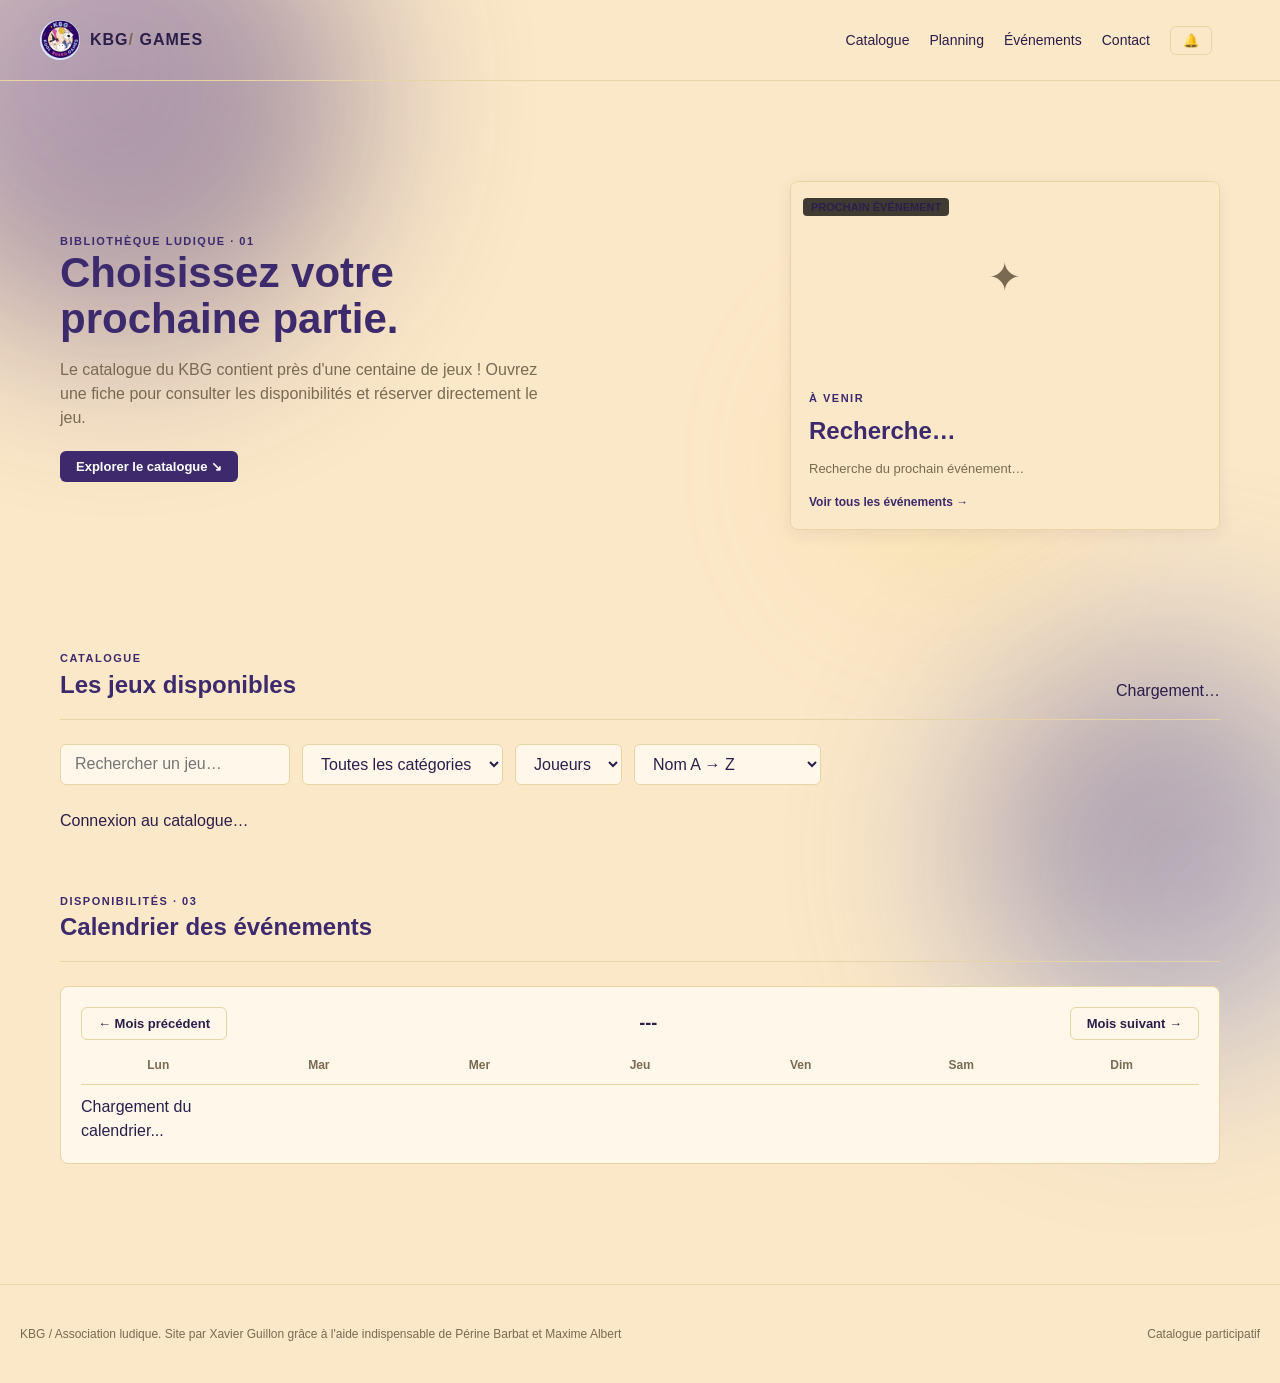
==== index.html @ 8de889e6 "Update footer text for clarity" ====
<!doctype html>
<html lang="fr">
<head>
  <meta charset="utf-8">
  <meta name="viewport" content="width=device-width, initial-scale=1">
  <title>KBG — Catalogue de jeux</title>
  <link rel="stylesheet" href="styles.css?v=9">
  <link rel="icon" type="image/png" href="favicon.png">
</head>

<body>

<header class="topbar">

  <a class="brand" href="index.html">
    <img
      src="logo-kbg.png"
      alt="Logo KBG"
      class="brand-logo"
    >
    <span>KBG<span class="muted">/</span> GAMES</span>
  </a>

  <nav>

    <a href="#catalogue">Catalogue</a>
    <a href="#calendrier">Planning</a>
    <a href="events.html">Événements</a>
    <a href="contact.html">Contact</a>

    <button
      id="notifBtn"
      class="button"
      style="position:relative; padding:6px 12px; margin-right:8px;"
      title="Mes notifications"
    >
      🔔

      <span
        id="notifBadge"
        class="badge badge-warning hidden"
        style="
          position:absolute;
          top:-6px;
          right:-6px;
          border-radius:10px;
          padding:2px 6px;
          font-size:10px;
        "
      >
        0
      </span>

    </button>

    <div id="userNav" class="user-nav"></div>

  </nav>

</header>


<main>

  <!-- =====================================================
       HERO
  ====================================================== -->

  <section class="hero home-hero">

    <div>

      <p class="eyebrow">
        BIBLIOTHÈQUE LUDIQUE · 01
      </p>

      <h1>
        Choisissez votre<br>
        <span>prochaine partie.</span>
      </h1>

      <p class="hero-copy">
        Le catalogue du KBG contient près d'une centaine de jeux ! Ouvrez une fiche pour consulter les disponibilités et réserver directement le jeu.
      </p>

      <a
        class="button primary"
        href="#catalogue"
      >
        Explorer le catalogue ↘
      </a>

    </div>

    <!-- =====================================================
         PROCHAIN ÉVÉNEMENT
    ====================================================== -->

    <div
      id="featuredEvent"
      class="panel"
      style="
        padding:0;
        overflow:hidden;
        cursor:pointer;
        border:1px solid var(--line);
        background:var(--bg);
        transition:transform .2s ease, border-color .2s ease;
        width:min(430px,100%);
        justify-self:end;
      "
    >
      <div style="height:190px; position:relative; overflow:hidden; background:var(--surface,var(--bg));">
        <img id="featuredEventImage" src="" alt="" style="width:100%;height:100%;object-fit:cover;display:none;">
        <div id="featuredEventPlaceholder" style="width:100%;height:100%;display:flex;align-items:center;justify-content:center;font-size:40px;color:var(--muted);">✦</div>
        <div style="position:absolute;left:12px;top:12px;">
          <span class="badge" style="background:rgba(0,0,0,.75);backdrop-filter:blur(5px);">PROCHAIN ÉVÉNEMENT</span>
        </div>
      </div>
      <div style="padding:18px;">
        <p id="featuredEventDate" class="eyebrow" style="margin-bottom:6px;">À VENIR</p>
        <h2 id="featuredEventTitle" style="margin:0;font-size:24px;">Recherche…</h2>
        <p id="featuredEventDescription" style="margin-top:10px;color:var(--muted);font-size:13px;line-height:1.6;display:-webkit-box;-webkit-line-clamp:3;-webkit-box-orient:vertical;overflow:hidden;">Recherche du prochain événement…</p>
        <p style="margin-top:14px;color:var(--accent);font-size:12px;font-weight:700;">Voir tous les événements →</p>
      </div>
    </div>

  </section>


  <!-- =====================================================
       CATALOGUE
  ====================================================== -->

  <section id="catalogue" class="section">

    <div class="section-head">

      <div>

        <p class="eyebrow">
          CATALOGUE
        </p>

        <h2>
          Les jeux disponibles
        </h2>

      </div>

      <span
        id="count"
        class="counter"
      >
        Chargement…
      </span>

    </div>


    <div class="toolbar">

      <input
        id="search"
        type="search"
        placeholder="Rechercher un jeu…"
        autocomplete="off"
      >

      <select id="category">

        <option value="">
          Toutes les catégories
        </option>

      </select>


      <select id="players">

        <option value="">
          Joueurs
        </option>

        <option value="2">
          2+
        </option>

        <option value="4">
          4+
        </option>

        <option value="6">
          6+
        </option>

        <option value="8">
          8+
        </option>

      </select>


      <select id="sort">

        <option value="name">
          Nom A → Z
        </option>

        <option value="duration">
          Durée croissante
        </option>

        <option value="players">
          Nombre de joueurs
        </option>

        <option value="newest">
          Nouveautés
        </option>

      </select>

    </div>


   <div
  id="games"
  class="grid"
>
  <div class="loading">
    Connexion au catalogue…
  </div>
</div>

<!-- Bouton pour afficher tout le catalogue -->
<div
  id="catalogueToggle"
  style="
    display:none;
    justify-content:center;
    margin-top:24px;
  "
>
  <button
    id="showAllGamesBtn"
    class="button"
    type="button"
    aria-expanded="false"
  >
    <span id="showAllGamesArrow">↓</span>
    <span id="showAllGamesText">Afficher tous les jeux</span>
  </button>
</div>
  </section>


  <!-- =====================================================
       CALENDRIER
  ====================================================== -->

  <section
    id="calendrier"
    class="section"
  >

    <div class="section-head">

      <div>

        <p class="eyebrow">
          DISPONIBILITÉS · 03
        </p>

        <h2>
          Calendrier des événements
        </h2>

      </div>

    </div>


    <div class="calendar-wrapper">

      <div
        class="calendar-nav"
        style="
          display:flex;
          justify-content:space-between;
          align-items:center;
          margin-bottom:16px;
        "
      >

        <button
          id="prevMonthBtn"
          class="button"
        >
          ← Mois précédent
        </button>

        <h3
          id="currentMonthLabel"
          style="
            font-size:18px;
            font-weight:700;
            text-transform:capitalize;
          "
        >
          ---
        </h3>

        <button
          id="nextMonthBtn"
          class="button"
        >
          Mois suivant →
        </button>

      </div>


      <div class="calendar-grid-header">

        <div>Lun</div>
        <div>Mar</div>
        <div>Mer</div>
        <div>Jeu</div>
        <div>Ven</div>
        <div>Sam</div>
        <div>Dim</div>

      </div>


      <div
        id="calendar"
        class="calendar-grid"
      >

        <div class="loading">
          Chargement du calendrier...
        </div>

      </div>

    </div>

  </section>

</main>


<!-- =====================================================
     NOTIFICATIONS
====================================================== -->

<div
  id="notifModal"
  class="modal hidden"
>

  <div class="modal-card">

    <button
      class="modal-close"
      data-close="notifModal"
    >
      ×
    </button>

    <p class="eyebrow">
      SUIVI
    </p>

    <h2>
      Mes notifications
    </h2>

    <div
      id="notifList"
      style="
        margin-top:16px;
        display:flex;
        flex-direction:column;
        gap:10px;
      "
    >

      <div class="loading">
        Chargement...
      </div>

    </div>

  </div>

</div>


<!-- =====================================================
     MODALE JOUR
====================================================== -->

<div
  id="dayModal"
  class="modal hidden"
>

  <div class="modal-card">

    <button
      class="modal-close"
      data-close="dayModal"
    >
      ×
    </button>

    <p class="eyebrow">
      PLANNING
    </p>

    <h2 id="dayModalTitle">
      Événements
    </h2>

    <div
      id="dayModalList"
      style="
        margin-top:16px;
        display:flex;
        flex-direction:column;
        gap:10px;
      "
    ></div>

  </div>

</div>


<!-- =====================================================
     MODALE JEU / AVIS
====================================================== -->

<div
  id="reviewModal"
  class="modal hidden"
>

  <div
    class="modal-card"
    style="max-width:700px;"
  >

    <button
      class="modal-close"
      data-close="reviewModal"
    >
      ×
    </button>


    <div id="reviewGameHeader"></div>


    <!-- =====================================================
         CALENDRIER DE DISPONIBILITÉ DU JEU
    ====================================================== -->

    <div
      id="gameAvailabilitySection"
      style="
        margin-top:24px;
        border-top:1px solid var(--line);
        padding-top:20px;
      "
    >

      <div
        style="
          display:flex;
          justify-content:space-between;
          align-items:center;
          gap:12px;
          flex-wrap:wrap;
        "
      >
        <div>
          <p class="eyebrow">
            DISPONIBILITÉ
          </p>
          <h3 style="margin-top:4px;">
            Calendrier du jeu
          </h3>
        </div>

        <div
          style="
            display:flex;
            gap:12px;
            align-items:center;
            font-size:12px;
            color:var(--muted);
          "
        >
          <span style="display:inline-flex;align-items:center;gap:5px;">
            <span style="width:10px;height:10px;border-radius:50%;background:var(--success);display:inline-block;"></span>
            Libre
          </span>
          <span style="display:inline-flex;align-items:center;gap:5px;">
            <span style="width:10px;height:10px;border-radius:50%;background:var(--danger);display:inline-block;"></span>
            Réservé
          </span>
        </div>
      </div>

      <div id="gameAvailabilityContent">

        <div
          id="gameAvailabilityCopiesInfo"
          style="
            margin-top:12px;
            padding:10px 12px;
            border:1px solid var(--line);
            border-radius:10px;
            font-size:13px;
            display:flex;
            gap:7px;
            align-items:center;
            flex-wrap:wrap;
          "
        >
          Chargement du stock…
        </div>

        <div
          id="gameAvailabilityCalendar"
          class="game-availability-calendar"
          style="margin-top:14px;"
        >
          <div class="loading">
            Chargement des disponibilités…
          </div>
        </div>

        <p
          id="gameAvailabilityHelp"
          style="
            color:var(--muted);
            font-size:12px;
            margin-top:10px;
            line-height:1.5;
          "
        >
          Les dates vertes sont disponibles. Sélectionnez une date de début puis une date de fin pour réserver ce jeu.
        </p>

        <div style="margin-top:16px;">
          <button id="reserveGameBtn" class="button primary" type="button" disabled style="width:100%; padding:12px;">
            Sélectionnez vos dates →
          </button>
          <p id="gameReservationMessage" class="form-message" style="margin-top:10px; text-align:center; font-size:13px;">
            Choisissez une date de début puis une date de fin dans le calendrier.
          </p>
        </div>

      </div>

      <div
        id="gameNotBorrowableNotice"
        class="empty panel"
        style="margin-top:14px; display:none; text-align:center;"
      >
        🚫 Ce jeu n'est pas disponible à l'emprunt.
      </div>

    </div>


    <div style="margin-top:24px;">

      <p class="eyebrow">
        AVIS DES MEMBRES
      </p>

      <div
        id="reviewsList"
        style="margin-top:12px;"
      >

        <div class="loading">
          Chargement des avis…
        </div>

      </div>

    </div>


    <!-- FORMULAIRE AVIS -->

    <div
      id="reviewFormContainer"
      style="
        margin-top:28px;
        border-top:1px solid var(--line);
        padding-top:20px;
      "
    >

      <p class="eyebrow">
        VOTRE AVIS
      </p>


      <form
        id="reviewForm"
        style="margin-top:12px;"
      >

        <input
          type="hidden"
          id="reviewGameId"
        >


        <!-- INFORMATIONS UTILISATEUR -->

        <div
          class="panel"
          style="
            padding:12px;
            margin-bottom:14px;
          "
        >

          <div
            style="
              font-size:12px;
              color:var(--muted);
            "
          >
            AVIS PUBLIÉ SOUS
          </div>

          <strong
            id="reviewAuthorName"
            style="
              display:block;
              margin-top:3px;
            "
          >
            —
          </strong>

        </div>


        <!-- ÉTOILES -->

        <div style="margin-top:18px;">


          <label
            style="
              display:block;
              margin-bottom:8px;
            "
          >
            Note
          </label>


          <div
            id="starRating"
            style="
              display:flex;
              gap:5px;
              font-size:32px;
              line-height:1;
            "
          >

            <button
              type="button"
              class="star-button"
              data-rating="1"
            >
              ★
            </button>

            <button
              type="button"
              class="star-button"
              data-rating="2"
            >
              ★
            </button>

            <button
              type="button"
              class="star-button"
              data-rating="3"
            >
              ★
            </button>

            <button
              type="button"
              class="star-button"
              data-rating="4"
            >
              ★
            </button>

            <button
              type="button"
              class="star-button"
              data-rating="5"
            >
              ★
            </button>

          </div>


          <input
            type="hidden"
            id="reviewRating"
            value="0"
          >


          <p
            id="ratingHelp"
            style="
              color:var(--muted);
              font-size:12px;
              margin-top:6px;
            "
          >
            Sélectionnez une note de 1 à 5 étoiles.
          </p>

        </div>


        <!-- TEXTE -->

        <textarea
          id="reviewText"
          rows="4"
          maxlength="2000"
          placeholder="Votre avis sur ce jeu…"
          style="
            width:100%;
            margin-top:14px;
            background:var(--bg);
            border:1px solid var(--line);
            color:var(--text);
            padding:10px 12px;
            border-radius:6px;
            resize:vertical;
          "
        ></textarea>


        <button
          class="button primary"
          type="submit"
          style="
            width:100%;
            margin-top:12px;
          "
        >
          Publier mon avis →
        </button>


        <p
          id="reviewMsg"
          class="form-message"
          style="margin-top:8px;"
          role="alert"
          aria-live="polite"
        ></p>

      </form>

    </div>

  </div>

</div>


<!-- =====================================================
     MODALE PROFIL INCOMPLET
====================================================== -->

<div
  id="profileModal"
  class="modal hidden"
>

  <div class="modal-card">

    <button
      class="modal-close"
      data-close="profileModal"
    >
      ×
    </button>

    <p class="eyebrow">
      PROFIL
    </p>

    <h2 id="profileModalTitle">
      Mon compte
    </h2>

    <p
      style="
        color:var(--muted);
        font-size:13px;
        margin-top:8px;
        line-height:1.6;
      "
    >
      Modifiez vos informations personnelles. Elles sont utilisées pour votre profil et pour les demandes effectuées sur le site.
    </p>


    <form
      id="profileForm"
      style="margin-top:20px;"
    >

      <div class="form-group">

        <label for="profileFirstName">
          Prénom
        </label>

        <input
          id="profileFirstName"
          required
          maxlength="100"
          placeholder="Jean"
        >

      </div>


      <div
        class="form-group"
        style="margin-top:10px;"
      >

        <label for="profileLastName">
          Nom
        </label>

        <input
          id="profileLastName"
          required
          maxlength="100"
          placeholder="Dupont"
        >

      </div>


      <div
        class="form-group"
        style="margin-top:10px;"
      >

        <label for="profilePromotion">
          Promotion / Filière
        </label>

        <input
          id="profilePromotion"
          required
          maxlength="100"
          placeholder="Ex. DFGSM2, Master 1..."
        >

      </div>


      <button
        class="button primary"
        type="submit"
        style="
          width:100%;
          margin-top:14px;
        "
      >
        Enregistrer mes informations →
      </button>

      <button
        class="button danger"
        type="button"
        id="deleteOwnAccountBtn"
        style="width:100%; margin-top:10px;"
      >
        🗑 Supprimer définitivement mon compte
      </button>


      <p
        id="profileMsg"
        class="form-message"
        style="margin-top:8px;"
      ></p>

    </form>

  </div>

</div>


<!-- =====================================================
     ADMIN
====================================================== -->

<div
  id="adminModal"
  class="modal hidden"
>

  <div class="modal-card">

    <button
      class="modal-close"
      data-close="adminModal"
    >
      ×
    </button>

    <p class="eyebrow">
      ESPACE ADMIN
    </p>

    <h2>
      Panneau de gestion
    </h2>
    <!-- =====================================================
     GESTION DES COMPTES
====================================================== -->

<div
  style="
    margin-top:20px;
    padding:16px;
    border:1px solid var(--line);
    border-radius:10px;
    background:var(--panel);
  "
>
  <p class="eyebrow" style="color:var(--warning);">👤 GESTION DES COMPTES</p>
  <p style="margin-top:6px;color:var(--muted);font-size:13px;line-height:1.5;">
    Consultez tous les comptes, modifiez leurs informations et supprimez définitivement un compte si nécessaire.
  </p>
  <a class="button primary" href="accounts.html" style="display:inline-block;margin-top:12px;">
    Ouvrir la gestion des comptes →
  </a>
</div>


    <!-- AJOUT JEU -->

    <form
      id="addGameForm"
      style="
        margin-top:20px;
        border-bottom:1px solid var(--line);
        padding-bottom:20px;
      "
    >

      <p class="eyebrow">
        + AJOUTER UN JEU
      </p>


      <div class="admin-form-grid">

        <input
          name="name"
          placeholder="Nom du jeu"
          required
        >

        <input
          name="publisher"
          placeholder="Éditeur"
          required
        >

        <div class="category-editor" data-category-editor="add">
          <div class="category-rows"></div>
          <button type="button" class="button category-add-btn">+ Ajouter une catégorie</button>
          <div class="category-new-row">
            <input type="text" name="new_category" placeholder="Nouvelle catégorie (optionnel)">
            <button type="button" class="button category-create-btn">Créer</button>
          </div>
        </div>

      </div>


      <div class="admin-form-grid">

        <input
          name="players_min"
          type="number"
          placeholder="Joueurs min"
        >

        <input
          name="players_max"
          type="number"
          placeholder="Joueurs max"
        >

        <input
          name="duration"
          type="number"
          placeholder="Durée (min)"
        >

        <label style="display:flex;flex-direction:column;gap:6px;">
          <span style="font-size:12px;color:var(--muted);">Exemplaires possédés</span>
          <select name="copies_count" required>
            <option value="1" selected>1</option><option value="2">2</option><option value="3">3</option><option value="4">4</option><option value="5">5</option><option value="6">6</option><option value="7">7</option><option value="8">8</option><option value="9">9</option><option value="10">10</option>
          </select>
        </label>

      </div>


      <input
        name="cover_image"
        placeholder="URL de l'image de couverture"
        style="
          width:100%;
          margin-bottom:8px;
          background:var(--bg);
          border:1px solid var(--line);
          padding:8px;
          border-radius:4px;
        "
      >


      <label style="display:flex;align-items:center;gap:8px;font-size:13px;margin-bottom:12px;">
        <input type="checkbox" name="not_borrowable">
        🚫 Ce jeu ne peut pas être emprunté (le calendrier de réservation sera remplacé par un message d'indisponibilité)
      </label>


      <textarea
        name="description"
        class="admin-textarea"
        placeholder="Description du jeu..."
        style="
          height:100px;
          margin-bottom:12px;
        "
      ></textarea>


      <button
        type="submit"
        class="button primary"
      >
        + Ajouter au catalogue
      </button>


      <p
        id="addGameMsg"
        class="form-message"
        style="margin-top:6px;"
      ></p>

    </form>


    <!-- CATALOGUE ADMIN -->

    <div style="margin-top:20px;">

      <p class="eyebrow">
        GESTION DU CATALOGUE
      </p>

      <div
        id="adminGamesList"
        class="grid"
        style="
          grid-template-columns:1fr 1fr;
          gap:10px;
          margin-top:10px;
        "
      ></div>

    </div>


    <!-- DEMANDES EN ATTENTE -->

    <div style="margin-top:30px;">

      <p
        class="eyebrow"
        style="color:var(--warning);"
      >
        ⏳ DEMANDES EN COURS
      </p>

      <div
        id="adminPendingReservations"
        class="grid"
        style="
          grid-template-columns:1fr;
          gap:10px;
          margin-top:10px;
        "
      ></div>

    </div>


    <!-- HISTORIQUE -->

    <div style="margin-top:30px;">

      <p
        class="eyebrow"
        style="color:var(--muted);"
      >
        📁 DEMANDES DÉJÀ TRAITÉES
      </p>

      <div
        id="adminProcessedReservations"
        class="grid"
        style="
          grid-template-columns:1fr;
          gap:10px;
          margin-top:10px;
        "
      ></div>

    </div>

  </div>

</div>


<!-- =====================================================
     MODIFICATION D'UN JEU — ADMIN
====================================================== -->

<div
  id="editGameAdminModal"
  class="modal hidden"
>

  <div class="modal-card">

    <button
      class="modal-close"
      data-close="editGameAdminModal"
    >
      ×
    </button>

    <p class="eyebrow">ADMINISTRATION · JEU</p>

    <h2>Modifier la fiche du jeu</h2>

    <form
      id="editGameAdminForm"
      style="margin-top:20px;"
    >

      <input type="hidden" name="id">

      <div class="admin-form-grid">

        <input
          name="name"
          placeholder="Nom du jeu"
          required
        >

        <input
          name="publisher"
          placeholder="Éditeur"
        >

        <div class="category-editor" data-category-editor="edit">
          <div class="category-rows"></div>
          <button type="button" class="button category-add-btn">+ Ajouter une catégorie</button>
          <div class="category-new-row">
            <input type="text" name="new_category" placeholder="Nouvelle catégorie (optionnel)">
            <button type="button" class="button category-create-btn">Créer</button>
          </div>
        </div>

        <input
          name="cover_image"
          placeholder="URL de l'image de couverture"
        >

      </div>

      <div class="admin-form-grid">

        <input
          name="players_min"
          type="number"
          min="1"
          placeholder="Joueurs min"
        >

        <input
          name="players_max"
          type="number"
          min="1"
          placeholder="Joueurs max"
        >

        <input
          name="duration"
          type="number"
          min="1"
          placeholder="Durée (min)"
        >

        <label style="display:flex;flex-direction:column;gap:6px;">
          <span style="font-size:12px;color:var(--muted);">Exemplaires possédés</span>
          <select name="copies_count" required>
            <option value="1">1</option><option value="2">2</option><option value="3">3</option><option value="4">4</option><option value="5">5</option><option value="6">6</option><option value="7">7</option><option value="8">8</option><option value="9">9</option><option value="10">10</option>
          </select>
        </label>

      </div>

      <label style="display:flex;align-items:center;gap:8px;font-size:13px;margin-bottom:12px;">
        <input type="checkbox" name="not_borrowable">
        🚫 Ce jeu ne peut pas être emprunté (le calendrier de réservation sera remplacé par un message d'indisponibilité)
      </label>

      <textarea
        name="description"
        class="admin-textarea"
        placeholder="Description du jeu..."
        style="height:100px; margin-bottom:12px;"
      ></textarea>

      <button
        type="submit"
        class="button primary"
        style="width:100%;"
      >
        Enregistrer les modifications →
      </button>

      <p
        id="editGameAdminMsg"
        class="form-message"
        style="margin-top:8px;"
      ></p>

    </form>

  </div>

</div>


<!-- =====================================================
     AUTHENTIFICATION
====================================================== -->

<div
  id="authModal"
  class="modal hidden"
>

  <div class="modal-card">

    <button
      class="modal-close"
      data-close="authModal"
    >
      ×
    </button>


    <div
      style="
        display:grid;
        grid-template-columns:1fr 1fr;
        gap:20px;
      "
    >

      <!-- CONNEXION -->

      <form id="loginForm">

        <p class="eyebrow">
          SE CONNECTER
        </p>


        <input
          id="loginEmail"
          type="email"
          placeholder="E-mail"
          required
          style="
            width:100%;
            margin-bottom:8px;
          "
        >


        <input
          id="loginPassword"
          type="password"
          placeholder="Mot de passe"
          required
          style="
            width:100%;
            margin-bottom:12px;
          "
        >

        <button
          type="button"
          id="forgotPasswordBtn"
          style="
            display:block;
            margin:0 0 12px auto;
            padding:0;
            border:0;
            background:none;
            color:var(--accent);
            font:inherit;
            font-size:13px;
            cursor:pointer;
            text-decoration:underline;
          "
        >
          Mot de passe oublié ?
        </button>



        <button
          class="button primary"
          type="submit"
        >
          Connexion
        </button>


        <p
          id="loginMsg"
          class="form-message"
          style="margin-top:6px;"
        ></p>

      </form>


      <!-- INSCRIPTION -->

      <form id="signupForm">

        <p class="eyebrow">
          S'INSCRIRE
        </p>


        <input
          id="signupFirst"
          placeholder="Prénom"
          required
          maxlength="100"
          style="
            width:100%;
            margin-bottom:8px;
          "
        >


        <input
          id="signupLast"
          placeholder="Nom"
          required
          maxlength="100"
          style="
            width:100%;
            margin-bottom:8px;
          "
        >


        <input
          id="signupPromotion"
          placeholder="Promotion / Filière (ex. DFGSM2, Master 1...)"
          required
          maxlength="100"
          style="
            width:100%;
            margin-bottom:8px;
          "
        >


        <input
          id="signupEmail"
          type="email"
          placeholder="E-mail"
          required
          style="
            width:100%;
            margin-bottom:8px;
          "
        >


        <input
          id="signupPassword"
          type="password"
          placeholder="Mot de passe"
          required
          minlength="6"
          style="
            width:100%;
            margin-bottom:12px;
          "
        >


        <button
          class="button primary"
          type="submit"
        >
          Créer compte
        </button>


        <p
          id="signupMsg"
          class="form-message"
          style="margin-top:6px;"
        ></p>

      </form>

    </div>

  </div>

</div>


<footer>

  <span>
    KBG / Association ludique.   Site par Xavier Guillon grâce à l'aide indispensable de Périne Barbat et Maxime Albert
  </span>

  <span>
    Catalogue participatif
  </span>

</footer>


<script
  type="module"
  src="app.js?v=16"
></script>

</body>
</html>
---- styles.css ----
:root {
  --bg: #fbe8c8;           /* jaune pastel du logo (fond du cercle) */
  --panel: #fff8ea;        /* carte plus claire, presque crème */
  --line: #e8d3a3;         /* liseré doré doux */
  --text: #2b1e4a;         /* violet très foncé, lisible sur fond clair */
  --muted: #7a6a52;        /* brun/violet grisé pour texte secondaire */
  --accent: #3d2a6d;       /* violet du logo (anneau extérieur) */
  --accent-hover: #573b96;
  --success: #10b981;
  --warning: #f4c430;      /* jaune du dé */
  --danger: #ef4444;

  /* couleurs supplémentaires piochées dans le logo, pour les orbes */
  --purple: #3d2a6d;
  --purple-light: #6b4fa8;
  --blue: #8fa3e6;
  --gold: #f4c430;
}

* { box-sizing: border-box; margin: 0; padding: 0; }

body {
  background: var(--bg);
  color: var(--text);
  font-family: -apple-system, BlinkMacSystemFont, "Segoe UI", Roboto, sans-serif;
  line-height: 1.5;
  position: relative;
  overflow-x: hidden;
}

a { color: inherit; text-decoration: none; }
button, input, select, textarea { font-family: inherit; font-size: inherit; }

.hidden { display: none !important; }

/* ORBES DÉCORATIFS — glow façon logo (violet / rose / bleu) posés sur le fond jaune pastel */
body::before,
body::after {
  content: "";
  position: fixed;
  border-radius: 50%;
  filter: blur(90px);
  opacity: 0.45;
  z-index: 0;
  pointer-events: none;
}

body::before {
  width: 480px;
  height: 480px;
  top: -140px;
  left: -120px;
  background: radial-gradient(circle at 30% 30%, var(--purple-light), var(--purple) 70%);
}

body::after {
  width: 420px;
  height: 420px;
  bottom: -160px;
  right: -100px;
  background: radial-gradient(circle at 40% 40%, var(--accent), var(--blue) 75%);
}

/* orbe supplémentaire, plus discret, au centre-droit */
main::before {
  content: "";
  position: fixed;
  top: 35%;
  right: 15%;
  width: 300px;
  height: 300px;
  border-radius: 50%;
  background: radial-gradient(circle, var(--gold), transparent 70%);
  filter: blur(80px);
  opacity: 0.35;
  z-index: 0;
  pointer-events: none;
}

/* on repasse le contenu au-dessus des orbes */
.topbar, main, footer { position: relative; z-index: 1; }

/* HEADER & TOPBAR */
.topbar { display: flex; justify-content: space-between; align-items: center; padding: 20px 40px; border-bottom: 1px solid var(--line); }
.brand { font-size: 16px; font-weight: 800; letter-spacing: 1px; display: flex; align-items: center; gap: 10px; }
.brand-mark { background: var(--accent); color: #fff; padding: 2px 8px; border-radius: 4px; }
.brand-logo { width: 40px; height: 40px; border-radius: 50%; object-fit: cover; display: block; }
.topbar nav { display: flex; align-items: center; gap: 20px; font-size: 14px; font-weight: 500; }

/* LAYOUT GENERAL */
main { max-width: 1200px; margin: 0 auto; padding: 40px 20px; }
.section { margin-top: 60px; }
.section-head { display: flex; justify-content: space-between; align-items: flex-end; margin-bottom: 24px; border-bottom: 1px solid var(--line); padding-bottom: 16px; }
.eyebrow { font-size: 11px; font-weight: 700; color: var(--accent); letter-spacing: 1.5px; }
h1 { font-size: 42px; line-height: 1.1; font-weight: 800; color: var(--purple); }
h2 { font-size: 24px; font-weight: 700; color: var(--purple); }
.muted { color: var(--muted); }

/* COMPOSANTS UI */
.button { background: transparent; border: 1px solid var(--line); color: var(--text); padding: 8px 16px; border-radius: 6px; cursor: pointer; font-weight: 600; font-size: 13px; transition: 0.2s; }
.button:hover { border-color: var(--purple-light); }
.button.primary { background: var(--accent); color: #fff; border: none; }
.button.primary:hover { background: var(--accent-hover); }

.admin-button {
  position: relative;
  display: inline-flex;
  align-items: center;
  gap: 7px;
}

.admin-notification-badge {
  min-width: 18px;
  height: 18px;
  padding: 0 5px;
  display: inline-flex;
  align-items: center;
  justify-content: center;
  border-radius: 999px;
  background: var(--danger);
  color: #fff;
  font-size: 10px;
  line-height: 1;
  font-weight: 800;
  box-sizing: border-box;
}
.button.danger { background: var(--danger); color: #fff; border: none; }
.panel { background: var(--panel); border: 1px solid var(--line); border-radius: 8px; padding: 20px; box-shadow: 0 4px 16px rgba(61, 42, 109, 0.08); }
.badge { padding: 3px 8px; border-radius: 4px; font-size: 11px; font-weight: 700; text-transform: uppercase; }
.badge-warning { background: rgba(244, 196, 48, 0.2); color: #8a6a00; }
.badge-success { background: rgba(16, 185, 129, 0.15); color: var(--success); }
.badge-danger { background: rgba(239, 68, 68, 0.15); color: var(--danger); }

/* HISTORIQUE DES DEMANDES TRAITÉES — affichage compact */
.admin-history { margin-top: 16px; }
.admin-history > summary {
  cursor: pointer;
  font-weight: 700;
  color: var(--purple);
  padding: 10px 14px;
  background: var(--panel);
  border: 1px solid var(--line);
  border-radius: 8px;
  list-style: none;
}
.admin-history > summary::-webkit-details-marker { display: none; }
.admin-history > summary::before { content: "▸ "; }
.admin-history[open] > summary::before { content: "▾ "; }
.admin-history-list { margin-top: 8px; display: flex; flex-direction: column; gap: 6px; }

.admin-card-compact {
  display: flex;
  align-items: center;
  flex-wrap: wrap;
  gap: 10px;
  padding: 8px 12px;
  background: var(--panel);
  border: 1px solid var(--line);
  border-radius: 6px;
  font-size: 13px;
  opacity: 0.9;
}
.admin-card-compact-main { flex: 1 1 260px; color: var(--text); }
.admin-card-compact-actions { display: flex; gap: 6px; flex-wrap: wrap; }
.admin-card-compact .button, .admin-card-compact-actions .button {
  padding: 4px 10px;
  font-size: 12px;
}

/* HERO */
/* HERO ACCUEIL : contenu + prochain événement */
.hero { position: relative; padding: 60px 0; }
.home-hero {
  display: grid;
  grid-template-columns: minmax(0, 1fr) minmax(300px, 430px);
  gap: 40px;
  align-items: center;
}
.home-hero > div:first-child { grid-column: 1; grid-row: 1; }
.home-hero > #featuredEvent { grid-column: 2; grid-row: 1; }
@media (max-width: 850px) {
  .home-hero { grid-template-columns: 1fr; }
  .home-hero #featuredEvent { justify-self: stretch; width: 100%; }
}
.hero-copy { color: var(--muted); max-width: 500px; margin: 16px 0 24px 0; font-size: 16px; }

/* FILTRES & CATALOGUE */
.toolbar { display: flex; gap: 12px; margin-bottom: 24px; flex-wrap: wrap; }
.toolbar input, .toolbar select { background: var(--panel); border: 1px solid var(--line); color: var(--text); padding: 10px 14px; border-radius: 6px; outline: none; }
.grid { display: grid; grid-template-columns: repeat(auto-fill, minmax(260px, 1fr)); gap: 20px; }
.card { background: var(--panel); border: 1px solid var(--line); border-radius: 8px; overflow: hidden; display: flex; flex-direction: column; box-shadow: 0 4px 16px rgba(61, 42, 109, 0.08); transition: 0.15s; }
.card[data-event-id]:hover { border-color: var(--accent); transform: translateY(-2px); }
.card .cover { height: 160px; background: #f3ddb0; display: flex; align-items: center; justify-content: center; overflow: hidden; }
.card .cover img { width: 100%; height: 100%; object-fit: cover; }
.card-body { padding: 16px; flex: 1; display: flex; flex-direction: column; }
.card-body .tag { font-size: 10px; font-weight: 700; color: var(--accent); text-transform: uppercase; }
.card-body h3 { font-size: 18px; margin: 4px 0; color: var(--purple); }
.card-body .publisher { font-size: 12px; color: var(--muted); margin-bottom: 12px; }
.card-body .meta { display: flex; gap: 12px; font-size: 12px; color: var(--muted); margin-bottom: 12px; }
.card-body .desc { font-size: 13px; color: var(--muted); display: -webkit-box; -webkit-line-clamp: 3; -webkit-box-orient: vertical; overflow: hidden; }

.game-card-actions {
  display: flex;
  gap: 8px;
  margin-top: auto;
  padding-top: 16px;
  flex-wrap: wrap;
}

.game-card-action {
  appearance: none;
  border: 1px solid var(--line);
  border-radius: 7px;
  padding: 9px 12px;
  font: inherit;
  font-size: 12px;
  font-weight: 700;
  line-height: 1.2;
  cursor: pointer;
  transition: .15s ease;
}

.game-card-action-secondary {
  background: var(--bg);
  color: var(--text);
}

.game-card-action-primary {
  background: var(--accent);
  color: #fff;
  border-color: var(--accent);
}

.game-card-action:hover,
.game-card-action:focus-visible {
  transform: translateY(-1px);
}

.game-card-action:focus-visible {
  outline: 2px solid var(--accent);
  outline-offset: 2px;
}

@media (max-width: 560px) {
  .game-card-actions {
    flex-direction: column;
  }

  .game-card-action {
    width: 100%;
  }
}

/* RÉSERVATION LAYOUT 2 COLONNES */
.reservation-layout { display: grid; grid-template-columns: 1fr 1fr; gap: 32px; align-items: start; }
@media (max-width: 850px) { .reservation-layout { grid-template-columns: 1fr; } }
.reservation-info { display: flex; flex-direction: column; gap: 16px; }
.reservation-info p { color: var(--muted); font-size: 14px; }
.reservation-rules { background: var(--panel); border: 1px solid var(--line); border-radius: 8px; padding: 16px; display: flex; flex-direction: column; gap: 10px; font-size: 13px; list-style: none; }
.reservation-rules li::before { content: "✦"; color: var(--accent); margin-right: 8px; }

.form-card { background: var(--panel); border: 1px solid var(--line); border-radius: 8px; padding: 24px; box-shadow: 0 4px 20px rgba(61, 42, 109, 0.12); }
.form-group { display: flex; flex-direction: column; gap: 6px; margin-bottom: 14px; }
.form-group label { font-size: 11px; font-weight: 700; letter-spacing: 1px; color: var(--accent); text-transform: uppercase; }
.form-group input, .form-group select { background: #fff; border: 1px solid var(--line); color: var(--text); padding: 10px 12px; border-radius: 6px; outline: none; width: 100%; }
.form-group input:focus, .form-group select:focus { border-color: var(--accent); }
.form-row { display: grid; grid-template-columns: 1fr 1fr; gap: 12px; }

.form-message { font-weight: 600; }
.form-message.error { color: var(--danger); }
.form-message.success { color: var(--success); }

/* CATALOGUE — BOUTON "AFFICHER TOUS LES JEUX" */
#catalogueToggle { display: none; justify-content: center; margin-top: 24px; }
#showAllGamesBtn { display: inline-flex; align-items: center; gap: 8px; }
#showAllGamesArrow { display: inline-block; transition: transform 0.15s; }

/* CALENDRIER STRUCTURE & DESIGN */
.calendar-wrapper { background: var(--panel); border: 1px solid var(--line); border-radius: 8px; padding: 20px; }
.calendar-grid-header { display: grid; grid-template-columns: repeat(7, 1fr); gap: 6px; text-align: center; font-size: 12px; font-weight: 700; color: var(--muted); padding-bottom: 10px; border-bottom: 1px solid var(--line); }
.calendar-grid { display: grid; grid-template-columns: repeat(7, 1fr); gap: 6px; margin-top: 10px; }
.cal-day { background: #fff; border: 1px solid var(--line); border-radius: 6px; min-height: 90px; padding: 6px; font-size: 11px; display: flex; flex-direction: column; gap: 4px; overflow: hidden; }
.cal-day.has-events { cursor: pointer; transition: 0.15s; }
.cal-day.has-events:hover { border-color: var(--accent); background: rgba(61, 42, 109, 0.06); }
.cal-day-num { font-weight: 700; color: var(--muted); margin-bottom: 2px; }
.cal-event { background: var(--accent); color: #fff; padding: 3px 6px; border-radius: 4px; font-size: 10px; font-weight: 700; white-space: nowrap; overflow: hidden; text-overflow: ellipsis; display: block; }

/* MODALES */
.modal { position: fixed; inset: 0; background: rgba(43, 30, 74, 0.55); backdrop-filter: blur(4px); display: flex; align-items: center; justify-content: center; padding: 20px; z-index: 100; }
.modal-card { background: var(--panel); border: 1px solid var(--line); border-radius: 12px; padding: 32px; max-width: 700px; width: 100%; max-height: 90vh; overflow-y: auto; position: relative; box-shadow: 0 10px 40px rgba(61, 42, 109, 0.25); }
.modal-close { position: absolute; top: 16px; right: 16px; background: none; border: none; color: var(--muted); font-size: 24px; cursor: pointer; }
.admin-form-grid { display: grid; grid-template-columns: repeat(3, 1fr); gap: 8px; margin-bottom: 8px; }
.admin-form-grid input { background: #fff; border: 1px solid var(--line); color: var(--text); padding: 8px; border-radius: 4px; }

footer { display: flex; justify-content: space-between; padding: 40px 20px; border-top: 1px solid var(--line); margin-top: 80px; font-size: 12px; color: var(--muted); }
/* =========================================================
   NOTATION PAR ÉTOILES
   ========================================================= */

.star-button {
  appearance: none;
  background: transparent;
  border: none;
  color: var(--line);
  cursor: pointer;
  padding: 2px;
  margin: 0;
  font-size: 30px;
  line-height: 1;
  transition:
    color 0.15s ease,
    transform 0.15s ease;
}

.star-button:hover {
  color: var(--accent);
  transform: scale(1.08);
}

.star-button.active {
  color: var(--accent);
}


/* Étoiles affichées dans les avis */

.review-stars {
  color: var(--accent);
  letter-spacing: 2px;
  font-size: 17px;
  line-height: 1;
}


/* Carte d'un avis */

.review-card {
  background: var(--panel);
  border: 1px solid var(--line);
  border-radius: 8px;
  padding: 15px;
  margin-bottom: 10px;
  transition: border-color 0.15s ease;
}

.review-card:hover {
  border-color: var(--accent);
}


/* Note moyenne */

#reviewAverage {
  display: flex;
  align-items: center;
  gap: 6px;
}


/* Zone de sélection des étoiles */

#starRating {
  display: flex;
  align-items: center;
  gap: 3px;
}


/* Texte sous les étoiles */

#ratingHelp {
  color: var(--muted);
  font-size: 12px;
  margin-top: 7px;
}


/* Étoiles non sélectionnées */

#starRating .star-button:not(.active) {
  color: var(--line);
}


/* Étoiles sélectionnées */

#starRating .star-button.active {
  color: var(--accent);
}

/* =========================================================
   PAGE CONTACT — TROMBINOSCOPE
========================================================= */

.team-grid {
  display: grid;
  grid-template-columns: repeat(3, minmax(0, 1fr));
  gap: 20px;
}

.team-card {
  background: var(--panel);
  border: 1px solid var(--line);
  border-radius: 12px;
  overflow: hidden;
  cursor: pointer;
  box-shadow: 0 4px 16px rgba(61, 42, 109, 0.08);
  transition: transform .18s ease, border-color .18s ease, box-shadow .18s ease;
}

.team-card:hover,
.team-card:focus-visible {
  transform: translateY(-4px);
  border-color: var(--accent);
  box-shadow: 0 8px 24px rgba(61, 42, 109, 0.14);
  outline: none;
}

.team-card img {
  display: block;
  width: 100%;
  aspect-ratio: 1 / 1;
  object-fit: cover;
  background: var(--bg);
}

.team-card-body {
  padding: 18px;
}

.team-card-body h3 {
  margin: 4px 0 6px;
  color: var(--purple);
  font-size: 20px;
}

.team-card-body .muted {
  font-size: 12px;
}

.team-modal-card {
  max-width: 760px;
}

.team-modal-content {
  display: grid;
  grid-template-columns: 220px 1fr;
  gap: 28px;
  align-items: center;
  padding-right: 12px;
}

.team-modal-photo {
  width: 220px;
  height: 220px;
  object-fit: cover;
  border-radius: 12px;
  border: 1px solid var(--line);
  background: var(--bg);
}

.contact-links {
  display: grid;
  grid-template-columns: repeat(3, 1fr);
  gap: 10px;
  margin-top: 24px;
}

.contact-link {
  display: flex;
  align-items: center;
  justify-content: center;
  gap: 7px;
  padding: 11px 10px;
  border: 1px solid var(--line);
  border-radius: 8px;
  background: var(--bg);
  color: var(--text);
  font-size: 13px;
  font-weight: 700;
  transition: .15s ease;
}

.contact-link:hover {
  border-color: var(--accent);
  color: var(--accent);
  transform: translateY(-1px);
}

@media (max-width: 850px) {
  .team-grid {
    grid-template-columns: repeat(2, minmax(0, 1fr));
  }

  .team-modal-content {
    grid-template-columns: 1fr;
    text-align: center;
  }

  .team-modal-photo {
    width: 180px;
    height: 180px;
    margin: 0 auto;
  }
}

@media (max-width: 560px) {
  .team-grid {
    grid-template-columns: 1fr;
  }

  .contact-links {
    grid-template-columns: 1fr;
  }
}
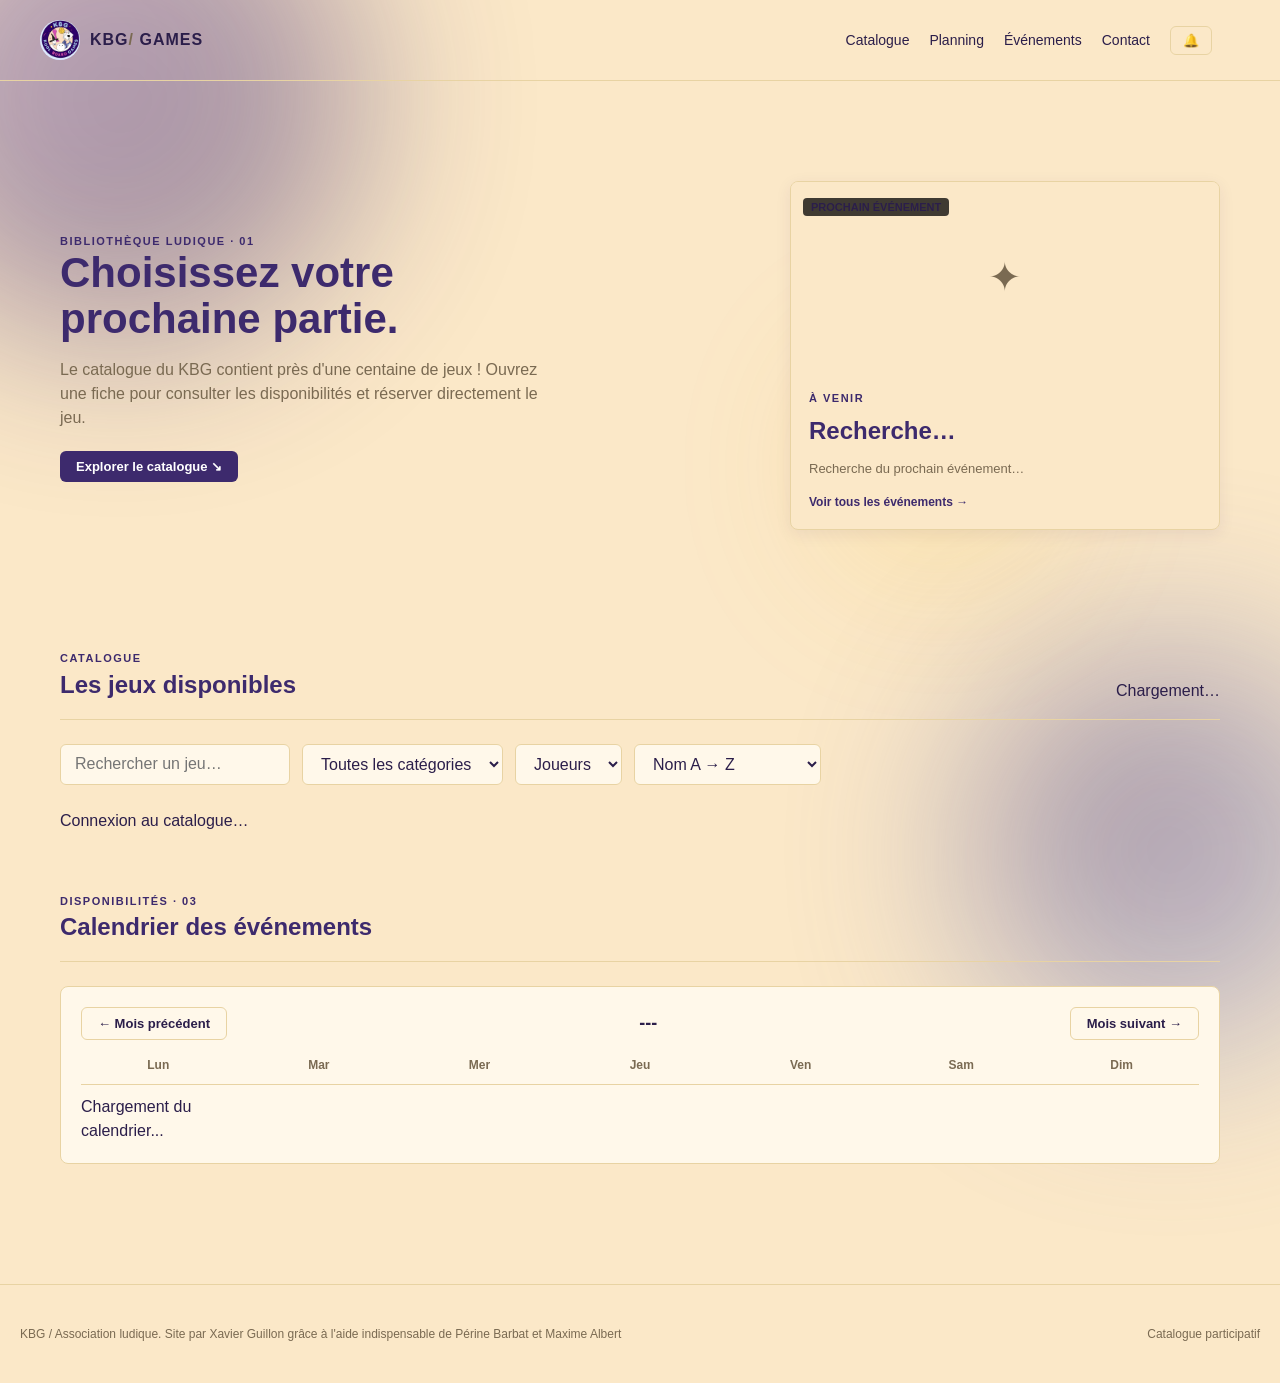
==== commit fdbfba75: "Add files via upload" ====
--- a/index.html
+++ b/index.html
@@ -4,7 +4,7 @@
   <meta charset="utf-8">
   <meta name="viewport" content="width=device-width, initial-scale=1">
   <title>KBG — Catalogue de jeux</title>
-  <link rel="stylesheet" href="styles.css?v=9">
+  <link rel="stylesheet" href="styles.css?v=10">
   <link rel="icon" type="image/png" href="favicon.png">
 </head>
 
@@ -20,6 +20,9 @@
     >
     <span>KBG<span class="muted">/</span> GAMES</span>
   </a>
+
+  <input type="checkbox" id="navToggle" class="nav-toggle-checkbox">
+  <label for="navToggle" class="nav-toggle-label" aria-label="Ouvrir le menu">☰</label>
 
   <nav>
 
--- a/styles.css
+++ b/styles.css
@@ -513,3 +513,142 @@
     grid-template-columns: 1fr;
   }
 }
+
+/* =========================================================
+   VERSION MOBILE
+   Tout ce qui suit ne s'applique qu'en dessous de 768px
+   (ou 480px pour les très petits écrans) : la version
+   ordinateur ci-dessus n'est jamais modifiée.
+   ========================================================= */
+
+/* case à cocher + bouton "burger" : invisibles par défaut,
+   ils ne s'affichent qu'en media query mobile ci-dessous */
+.nav-toggle-checkbox { display: none; }
+
+.nav-toggle-label {
+  display: none;
+  align-items: center;
+  justify-content: center;
+  width: 42px;
+  height: 42px;
+  border: 1px solid var(--line);
+  border-radius: 8px;
+  background: var(--panel);
+  color: var(--text);
+  font-size: 20px;
+  cursor: pointer;
+  user-select: none;
+  flex: 0 0 auto;
+}
+
+.nav-toggle-label:hover { border-color: var(--purple-light); }
+
+@media (max-width: 768px) {
+
+  /* HEADER : logo + burger sur une ligne, menu déroulant en dessous */
+  .topbar {
+    flex-wrap: wrap;
+    padding: 14px 20px;
+    row-gap: 12px;
+  }
+
+  .brand { font-size: 14px; }
+  .brand-logo { width: 34px; height: 34px; }
+
+  .nav-toggle-label { display: inline-flex; order: 2; }
+
+  .topbar nav {
+    order: 3;
+    flex-basis: 100%;
+    width: 100%;
+    max-height: 0;
+    overflow: hidden;
+    flex-wrap: wrap;
+    align-items: stretch;
+    gap: 10px;
+    margin-top: 0;
+    padding-top: 0;
+    border-top: 0 solid var(--line);
+    transition: max-height 0.2s ease;
+  }
+
+  .nav-toggle-checkbox:checked ~ nav {
+    max-height: 600px;
+    margin-top: 6px;
+    padding-top: 14px;
+    border-top: 1px solid var(--line);
+  }
+
+  .topbar nav a {
+    padding: 10px 4px;
+    width: 100%;
+  }
+
+  .topbar nav #notifBtn {
+    align-self: flex-start;
+    margin-right: 0 !important;
+  }
+
+  .topbar nav .user-nav,
+  .topbar nav #userNav {
+    display: flex;
+    flex-direction: column;
+    align-items: stretch;
+    gap: 8px;
+    width: 100%;
+  }
+
+  .topbar nav .user-nav .button,
+  .topbar nav #userNav .button {
+    width: 100%;
+    justify-content: center;
+  }
+
+  /* HERO */
+  .hero { padding: 32px 0; }
+  main { padding: 24px 16px; }
+  h1 { font-size: 30px; }
+  h2 { font-size: 20px; }
+  .home-hero { gap: 24px; }
+  .section { margin-top: 40px; }
+  .section-head { flex-direction: column; align-items: flex-start; gap: 10px; }
+
+  /* CATALOGUE & CARTES */
+  .grid { grid-template-columns: 1fr; gap: 16px; }
+  .toolbar { flex-direction: column; }
+  .toolbar input, .toolbar select { width: 100%; }
+
+  /* FORMULAIRES */
+  .form-row { grid-template-columns: 1fr; }
+  .admin-form-grid { grid-template-columns: 1fr; }
+  .form-card { padding: 18px; }
+
+  /* MODALES */
+  .modal { padding: 12px; }
+  .modal-card { padding: 20px; max-height: 85vh; }
+  .team-modal-photo { width: 140px; height: 140px; }
+
+  /* CALENDRIER : on autorise un défilement horizontal plutôt que
+     d'écraser le texte des jours si l'écran est trop étroit */
+  .calendar-wrapper { padding: 12px; overflow-x: auto; }
+  .calendar-grid-header,
+  .calendar-grid { min-width: 480px; }
+  .cal-day { min-height: 64px; padding: 4px; font-size: 10px; }
+  .cal-event { font-size: 9px; padding: 2px 4px; }
+
+  /* PIED DE PAGE */
+  footer {
+    flex-direction: column;
+    gap: 8px;
+    text-align: center;
+    padding: 28px 20px;
+    margin-top: 48px;
+  }
+}
+
+@media (max-width: 480px) {
+  h1 { font-size: 26px; }
+  .modal-card { padding: 16px; }
+  .team-modal-photo { width: 120px; height: 120px; }
+  .contact-link { font-size: 12px; padding: 10px 6px; }
+}
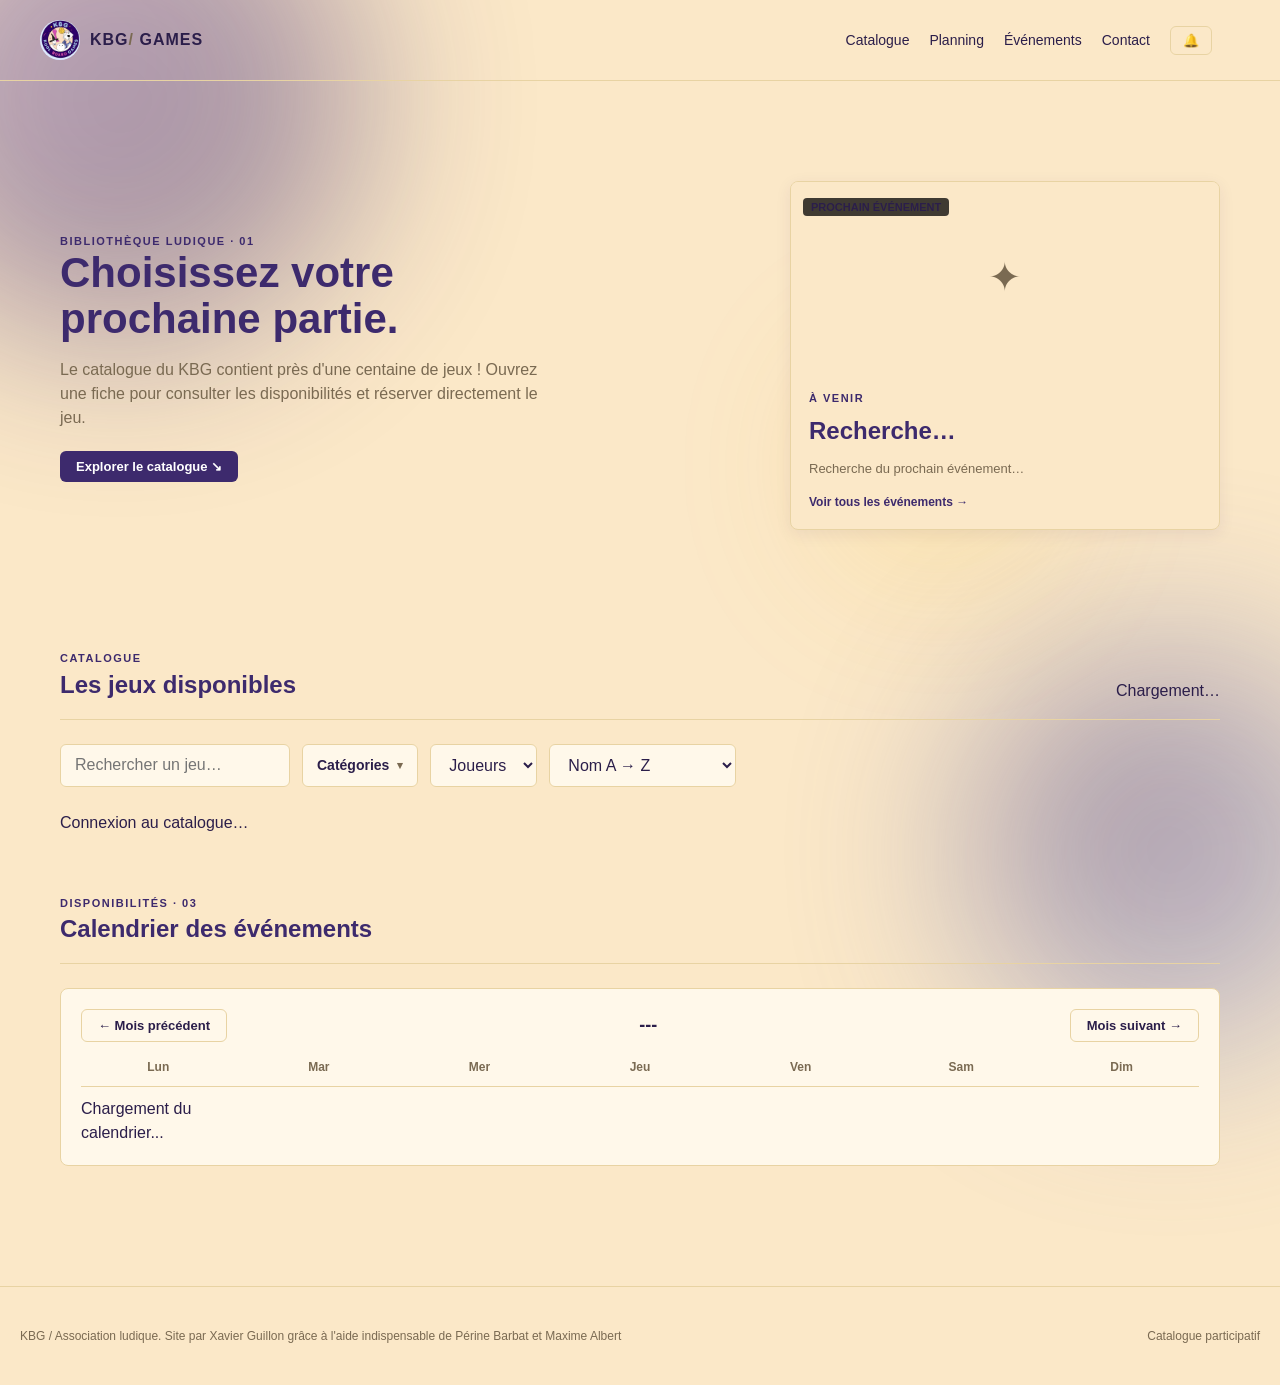
==== commit 65d3b6b3: "Add files via upload" ====
--- a/index.html
+++ b/index.html
@@ -4,7 +4,7 @@
   <meta charset="utf-8">
   <meta name="viewport" content="width=device-width, initial-scale=1">
   <title>KBG — Catalogue de jeux</title>
-  <link rel="stylesheet" href="styles.css?v=10">
+  <link rel="stylesheet" href="styles.css?v=12">
   <link rel="icon" type="image/png" href="favicon.png">
 </head>
 
@@ -170,13 +170,29 @@
         autocomplete="off"
       >
 
-      <select id="category">
-
-        <option value="">
-          Toutes les catégories
-        </option>
-
-      </select>
+      <div class="filter-dropdown" id="categoryFilter">
+
+        <button
+          type="button"
+          id="categoryFilterToggle"
+          class="filter-dropdown-toggle"
+          aria-haspopup="true"
+          aria-expanded="false"
+        >
+          Catégories
+          <span id="categoryFilterCount" class="filter-dropdown-count hidden">0</span>
+          <span class="filter-dropdown-arrow">▾</span>
+        </button>
+
+        <div id="categoryFilterPanel" class="filter-dropdown-panel hidden">
+          <div class="filter-dropdown-panel-head">
+            <span class="filter-dropdown-panel-title">Filtrer par catégorie</span>
+            <button type="button" id="categoryFilterClear" class="filter-dropdown-clear">Tout désélectionner</button>
+          </div>
+          <div id="categoryFilterOptions" class="filter-dropdown-options"></div>
+        </div>
+
+      </div>
 
 
       <select id="players">
@@ -1213,6 +1229,11 @@
           placeholder="Éditeur"
         >
 
+        <input
+          name="cover_image"
+          placeholder="URL de l'image de couverture"
+        >
+
         <div class="category-editor" data-category-editor="edit">
           <div class="category-rows"></div>
           <button type="button" class="button category-add-btn">+ Ajouter une catégorie</button>
@@ -1221,11 +1242,6 @@
             <button type="button" class="button category-create-btn">Créer</button>
           </div>
         </div>
-
-        <input
-          name="cover_image"
-          placeholder="URL de l'image de couverture"
-        >
 
       </div>
 
@@ -1499,7 +1515,7 @@
 
 <script
   type="module"
-  src="app.js?v=16"
+  src="app.js?v=17"
 ></script>
 
 </body>
--- a/styles.css
+++ b/styles.css
@@ -187,6 +187,112 @@
 /* FILTRES & CATALOGUE */
 .toolbar { display: flex; gap: 12px; margin-bottom: 24px; flex-wrap: wrap; }
 .toolbar input, .toolbar select { background: var(--panel); border: 1px solid var(--line); color: var(--text); padding: 10px 14px; border-radius: 6px; outline: none; }
+
+/* FILTRE CATÉGORIES — menu déroulant à cases à cocher (sélection multiple) */
+.filter-dropdown { position: relative; }
+
+.filter-dropdown-toggle {
+  display: inline-flex;
+  align-items: center;
+  gap: 8px;
+  background: var(--panel);
+  border: 1px solid var(--line);
+  color: var(--text);
+  padding: 10px 14px;
+  border-radius: 6px;
+  font: inherit;
+  font-weight: 600;
+  font-size: 14px;
+  cursor: pointer;
+  transition: 0.15s;
+}
+
+.filter-dropdown-toggle:hover { border-color: var(--purple-light); }
+
+.filter-dropdown-toggle-active {
+  border-color: var(--accent);
+  color: var(--accent);
+}
+
+.filter-dropdown-toggle-open { border-color: var(--accent); }
+
+.filter-dropdown-count {
+  display: inline-flex;
+  align-items: center;
+  justify-content: center;
+  min-width: 18px;
+  height: 18px;
+  padding: 0 5px;
+  background: var(--accent);
+  color: #fff;
+  border-radius: 999px;
+  font-size: 11px;
+  font-weight: 800;
+}
+
+.filter-dropdown-arrow { font-size: 11px; color: var(--muted); transition: transform 0.15s; }
+.filter-dropdown-toggle-open .filter-dropdown-arrow { transform: rotate(180deg); }
+
+.filter-dropdown-panel {
+  position: absolute;
+  top: calc(100% + 8px);
+  left: 0;
+  z-index: 20;
+  width: 280px;
+  max-width: min(320px, 90vw);
+  background: var(--panel);
+  border: 1px solid var(--line);
+  border-radius: 8px;
+  box-shadow: 0 10px 30px rgba(61, 42, 109, 0.18);
+  padding: 12px;
+}
+
+.filter-dropdown-panel-head {
+  display: flex;
+  align-items: center;
+  justify-content: space-between;
+  gap: 10px;
+  margin-bottom: 8px;
+  padding-bottom: 8px;
+  border-bottom: 1px solid var(--line);
+}
+
+.filter-dropdown-panel-title { font-size: 12px; font-weight: 700; color: var(--purple); text-transform: uppercase; letter-spacing: 0.5px; }
+
+.filter-dropdown-clear {
+  appearance: none;
+  background: none;
+  border: none;
+  color: var(--accent);
+  font-size: 12px;
+  font-weight: 700;
+  cursor: pointer;
+  padding: 0;
+}
+
+.filter-dropdown-clear:hover { text-decoration: underline; }
+
+.filter-dropdown-options {
+  display: flex;
+  flex-direction: column;
+  gap: 2px;
+  max-height: 260px;
+  overflow-y: auto;
+}
+
+.filter-dropdown-option {
+  display: flex;
+  align-items: center;
+  gap: 10px;
+  padding: 7px 6px;
+  border-radius: 5px;
+  font-size: 13px;
+  cursor: pointer;
+  transition: background 0.1s;
+}
+
+.filter-dropdown-option:hover { background: rgba(61, 42, 109, 0.06); }
+.filter-dropdown-option input { accent-color: var(--accent); width: 15px; height: 15px; flex: 0 0 auto; }
 .grid { display: grid; grid-template-columns: repeat(auto-fill, minmax(260px, 1fr)); gap: 20px; }
 .card { background: var(--panel); border: 1px solid var(--line); border-radius: 8px; overflow: hidden; display: flex; flex-direction: column; box-shadow: 0 4px 16px rgba(61, 42, 109, 0.08); transition: 0.15s; }
 .card[data-event-id]:hover { border-color: var(--accent); transform: translateY(-2px); }
@@ -289,8 +395,26 @@
 .modal { position: fixed; inset: 0; background: rgba(43, 30, 74, 0.55); backdrop-filter: blur(4px); display: flex; align-items: center; justify-content: center; padding: 20px; z-index: 100; }
 .modal-card { background: var(--panel); border: 1px solid var(--line); border-radius: 12px; padding: 32px; max-width: 700px; width: 100%; max-height: 90vh; overflow-y: auto; position: relative; box-shadow: 0 10px 40px rgba(61, 42, 109, 0.25); }
 .modal-close { position: absolute; top: 16px; right: 16px; background: none; border: none; color: var(--muted); font-size: 24px; cursor: pointer; }
-.admin-form-grid { display: grid; grid-template-columns: repeat(3, 1fr); gap: 8px; margin-bottom: 8px; }
+.admin-form-grid { display: grid; grid-template-columns: repeat(3, 1fr); gap: 8px; margin-bottom: 8px; align-items: start; }
 .admin-form-grid input { background: #fff; border: 1px solid var(--line); color: var(--text); padding: 8px; border-radius: 4px; }
+
+/* ÉDITEUR DE CATÉGORIES — occupe toute la largeur de la grille plutôt
+   que de partager une colonne avec "Nom"/"Éditeur" : c'est ce partage
+   qui faisait s'étirer les champs "Nom" et "Éditeur" à chaque catégorie
+   ajoutée (les éléments d'une même ligne de grille s'étirent par
+   défaut à la hauteur du plus grand). */
+.admin-form-grid .category-editor {
+  grid-column: 1 / -1;
+  background: var(--bg);
+  border: 1px solid var(--line);
+  border-radius: 6px;
+  padding: 10px 12px;
+}
+.category-editor .category-rows { display: flex; flex-direction: column; gap: 6px; margin-bottom: 8px; }
+.category-editor .category-row { background: #fff; border: 1px solid var(--line); border-radius: 4px; padding: 6px 8px; }
+.category-editor .category-add-btn { margin-bottom: 8px; }
+.category-editor .category-new-row { display: flex; gap: 8px; flex-wrap: wrap; }
+.category-editor .category-new-row input { flex: 1 1 200px; background: #fff; border: 1px solid var(--line); color: var(--text); padding: 8px; border-radius: 4px; }
 
 footer { display: flex; justify-content: space-between; padding: 40px 20px; border-top: 1px solid var(--line); margin-top: 80px; font-size: 12px; color: var(--muted); }
 /* =========================================================
@@ -617,6 +741,9 @@
   .grid { grid-template-columns: 1fr; gap: 16px; }
   .toolbar { flex-direction: column; }
   .toolbar input, .toolbar select { width: 100%; }
+  .filter-dropdown, .filter-dropdown-toggle { width: 100%; }
+  .filter-dropdown-toggle { justify-content: space-between; }
+  .filter-dropdown-panel { width: 100%; max-width: 100%; }
 
   /* FORMULAIRES */
   .form-row { grid-template-columns: 1fr; }
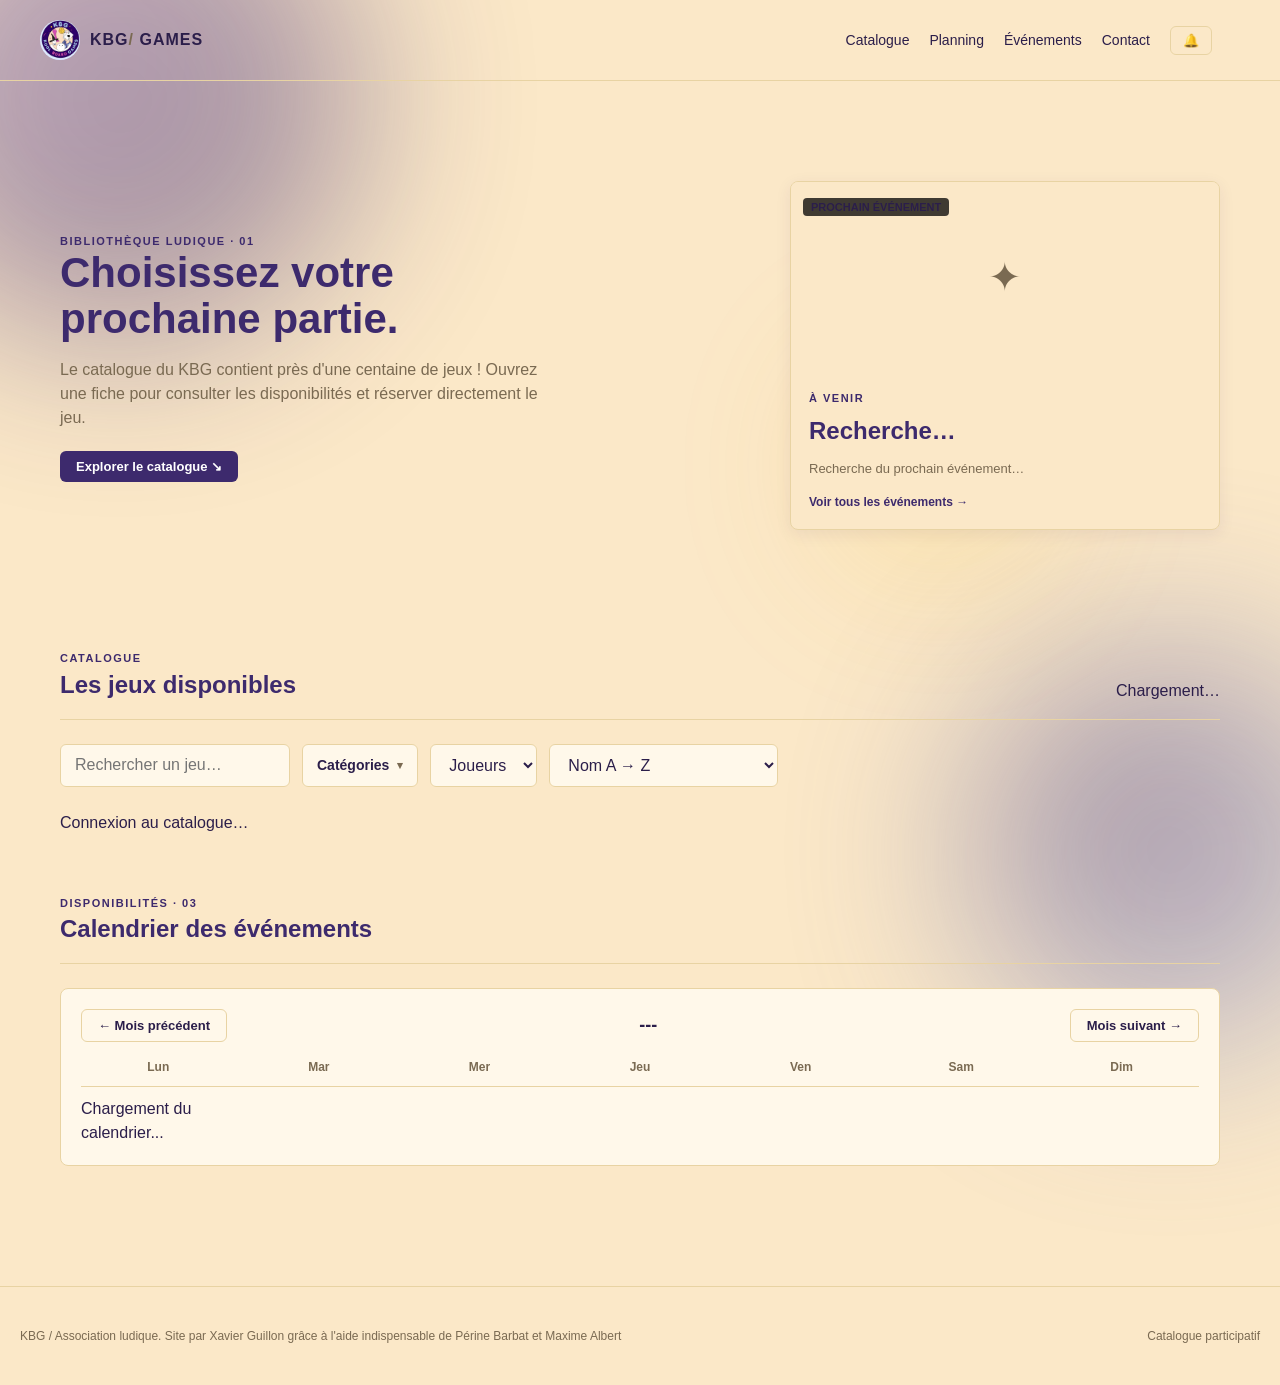
==== commit dd1156f2: "Add files via upload" ====
--- a/index.html
+++ b/index.html
@@ -236,6 +236,14 @@
 
         <option value="newest">
           Nouveautés
+        </option>
+
+        <option value="rating_desc">
+          Mieux notés d'abord
+        </option>
+
+        <option value="rating_asc">
+          Moins bien notés d'abord
         </option>
 
       </select>
@@ -1515,7 +1523,7 @@
 
 <script
   type="module"
-  src="app.js?v=17"
+  src="app.js?v=19"
 ></script>
 
 </body>
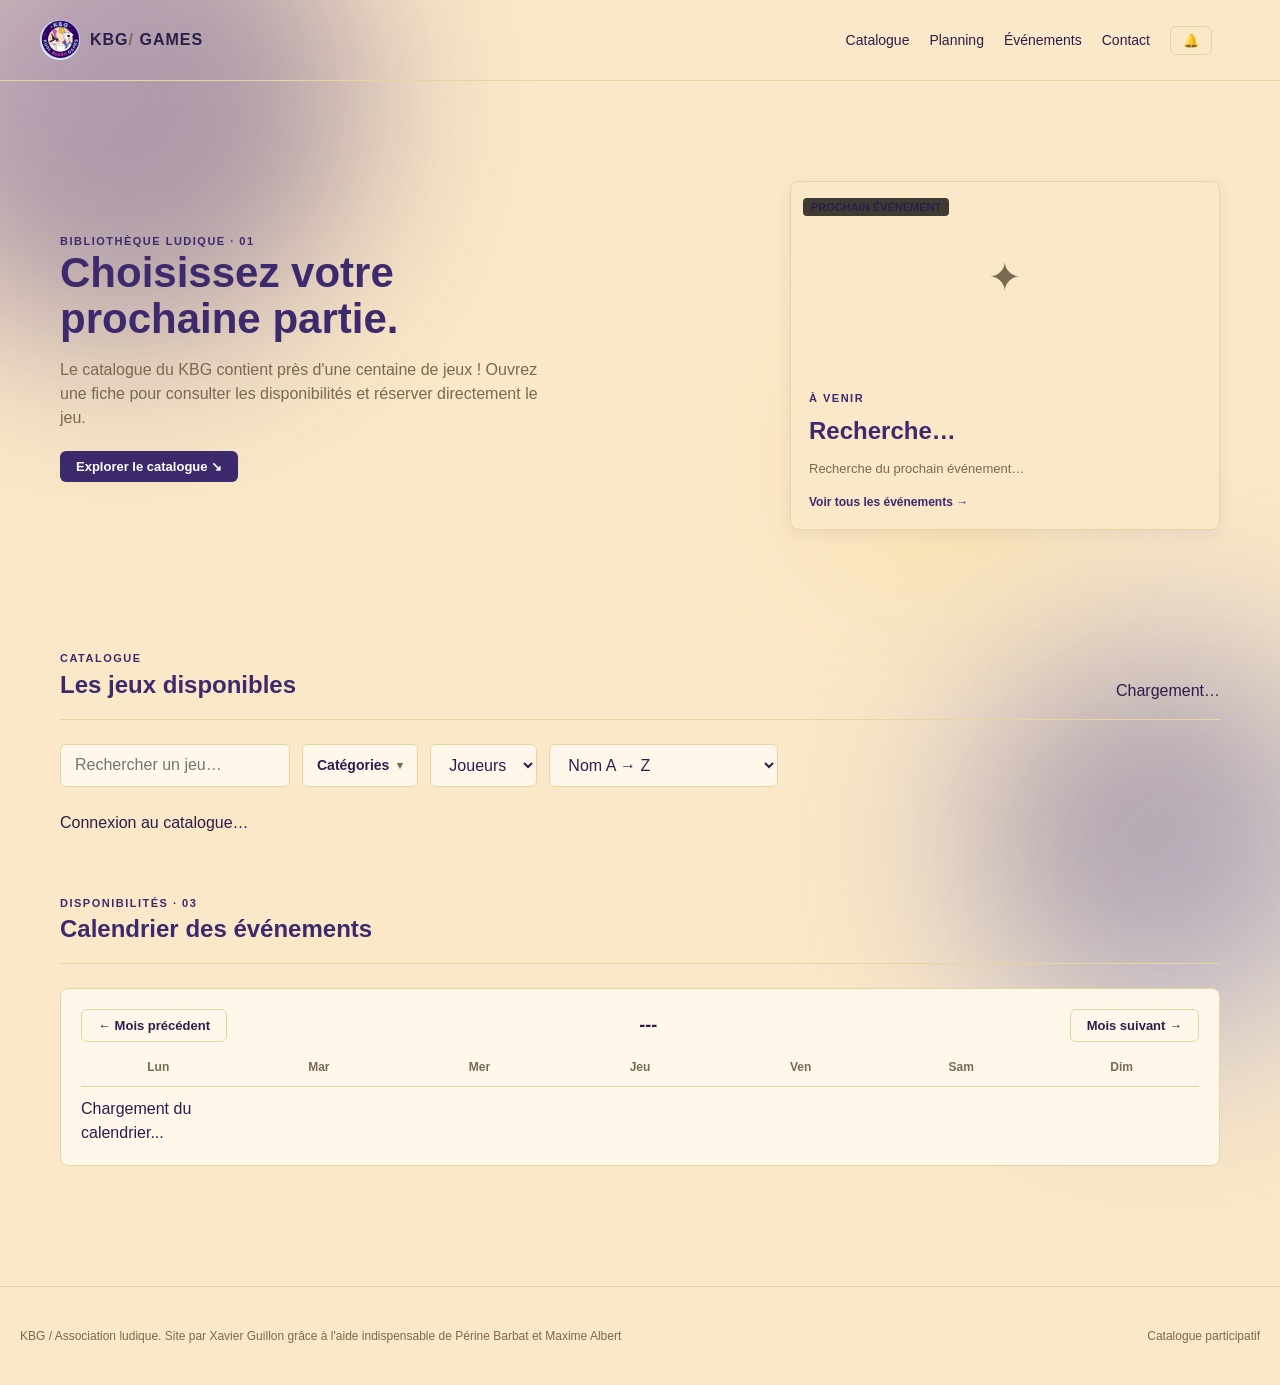
==== commit e91908f7: "Add files via upload" ====
--- a/index.html
+++ b/index.html
@@ -700,57 +700,18 @@
           </label>
 
 
-          <div
-            id="starRating"
-            style="
-              display:flex;
-              gap:5px;
-              font-size:32px;
-              line-height:1;
-            "
-          >
-
-            <button
-              type="button"
-              class="star-button"
-              data-rating="1"
-            >
-              ★
-            </button>
-
-            <button
-              type="button"
-              class="star-button"
-              data-rating="2"
-            >
-              ★
-            </button>
-
-            <button
-              type="button"
-              class="star-button"
-              data-rating="3"
-            >
-              ★
-            </button>
-
-            <button
-              type="button"
-              class="star-button"
-              data-rating="4"
-            >
-              ★
-            </button>
-
-            <button
-              type="button"
-              class="star-button"
-              data-rating="5"
-            >
-              ★
-            </button>
-
-          </div>
+          <div id="starRating" style="display:flex;gap:2px;font-size:28px;line-height:1;flex-wrap:wrap;">
+<button type="button" class="star-button" data-rating="0.5" aria-label="0.5 sur 5" title="0.5/5">★</button>
+<button type="button" class="star-button" data-rating="1" aria-label="1 sur 5" title="1/5">★</button>
+<button type="button" class="star-button" data-rating="1.5" aria-label="1.5 sur 5" title="1.5/5">★</button>
+<button type="button" class="star-button" data-rating="2" aria-label="2 sur 5" title="2/5">★</button>
+<button type="button" class="star-button" data-rating="2.5" aria-label="2.5 sur 5" title="2.5/5">★</button>
+<button type="button" class="star-button" data-rating="3" aria-label="3 sur 5" title="3/5">★</button>
+<button type="button" class="star-button" data-rating="3.5" aria-label="3.5 sur 5" title="3.5/5">★</button>
+<button type="button" class="star-button" data-rating="4" aria-label="4 sur 5" title="4/5">★</button>
+<button type="button" class="star-button" data-rating="4.5" aria-label="4.5 sur 5" title="4.5/5">★</button>
+<button type="button" class="star-button" data-rating="5" aria-label="5 sur 5" title="5/5">★</button>
+</div>
 
 
           <input
@@ -768,7 +729,7 @@
               margin-top:6px;
             "
           >
-            Sélectionnez une note de 1 à 5 étoiles.
+            Sélectionnez une note de 0,5 à 5 étoiles, par demi-étoile.
           </p>
 
         </div>
@@ -1002,6 +963,53 @@
 </div>
 
 
+    <!-- DEMANDES DE COMPTE -->
+
+    <div style="margin-top:20px;">
+
+      <p
+        class="eyebrow"
+        style="color:var(--warning);"
+      >
+        👤 COMPTES À VALIDER
+      </p>
+
+      <div
+        id="adminPendingAccounts"
+        class="grid"
+        style="
+          grid-template-columns:1fr;
+          gap:10px;
+          margin-top:10px;
+        "
+      ></div>
+
+    </div>
+
+    <!-- ANCIENS COMPTES EN ATTENTE -->
+
+    <div style="margin-top:20px;">
+
+      <p
+        class="eyebrow"
+        style="color:var(--warning);"
+      >
+        👤 ANCIENS COMPTES EN ATTENTE
+      </p>
+
+      <div
+        id="adminLegacyPendingAccounts"
+        class="grid"
+        style="
+          grid-template-columns:1fr;
+          gap:10px;
+          margin-top:10px;
+        "
+      ></div>
+
+    </div>
+
+
     <!-- AJOUT JEU -->
 
     <form
@@ -1189,6 +1197,121 @@
       ></div>
 
     </div>
+
+
+    <!-- CALENDRIER DES JEUX RÉSERVÉS -->
+
+    <div style="margin-top:30px;">
+
+      <p
+        class="eyebrow"
+        style="color:var(--muted);"
+      >
+        📅 CALENDRIER DES JEUX RÉSERVÉS
+      </p>
+
+      <div class="calendar-wrapper" style="margin-top:10px;">
+
+        <div
+          style="
+            display:flex;
+            align-items:center;
+            justify-content:space-between;
+            gap:10px;
+            flex-wrap:wrap;
+            margin-bottom:14px;
+          "
+        >
+
+          <button
+            id="adminPrevMonthBtn"
+            class="button"
+          >
+            ← Mois précédent
+          </button>
+
+          <h3
+            id="adminCalendarMonthLabel"
+            style="
+              font-size:18px;
+              font-weight:700;
+              text-transform:capitalize;
+            "
+          >
+            ---
+          </h3>
+
+          <button
+            id="adminNextMonthBtn"
+            class="button"
+          >
+            Mois suivant →
+          </button>
+
+        </div>
+
+        <p style="font-size:12px;color:var(--muted);margin-bottom:10px;">
+          🎲 = réservation validée &nbsp;·&nbsp; ⏳ = en attente de validation
+        </p>
+
+        <div class="calendar-grid-header">
+
+          <div>Lun</div>
+          <div>Mar</div>
+          <div>Mer</div>
+          <div>Jeu</div>
+          <div>Ven</div>
+          <div>Sam</div>
+          <div>Dim</div>
+
+        </div>
+
+        <div
+          id="adminReservationsCalendar"
+          class="calendar-grid"
+        >
+
+          <div class="loading">
+            Chargement du calendrier...
+          </div>
+
+        </div>
+
+      </div>
+
+    </div>
+
+  </div>
+
+</div>
+
+
+<!-- =====================================================
+     JOUR — DÉTAIL DES RÉSERVATIONS (ADMIN)
+====================================================== -->
+
+<div
+  id="adminDayModal"
+  class="modal hidden"
+>
+
+  <div class="modal-card">
+
+    <button
+      class="modal-close"
+      data-close="adminDayModal"
+    >
+      ×
+    </button>
+
+    <p class="eyebrow">CE JOUR-LÀ</p>
+
+    <h2 id="adminDayModalTitle">—</h2>
+
+    <div
+      id="adminDayModalList"
+      style="margin-top:16px;display:flex;flex-direction:column;gap:10px;"
+    ></div>
 
   </div>
 
--- a/styles.css
+++ b/styles.css
@@ -779,3 +779,38 @@
   .team-modal-photo { width: 120px; height: 120px; }
   .contact-link { font-size: 12px; padding: 10px 6px; }
 }
+
+
+/* Compteur Xavier — visible dans sa modale */
+.xavier-counter {
+  margin-top: 18px;
+  padding: 14px 16px;
+  border: 1px solid var(--border, rgba(255,255,255,.12));
+  border-radius: 12px;
+  background: rgba(255,255,255,.03);
+}
+.xavier-counter-label {
+  font-size: 12px;
+  color: var(--muted);
+  margin-bottom: 8px;
+}
+.xavier-counter-value-row {
+  display: flex;
+  align-items: center;
+  justify-content: space-between;
+  gap: 12px;
+}
+.xavier-counter-value-row strong {
+  font-size: 30px;
+  line-height: 1;
+}
+.xavier-counter-controls {
+  display: flex;
+  gap: 6px;
+}
+.xavier-counter-controls .button {
+  min-width: 38px;
+  min-height: 34px;
+  padding: 4px 10px;
+  font-size: 18px;
+}
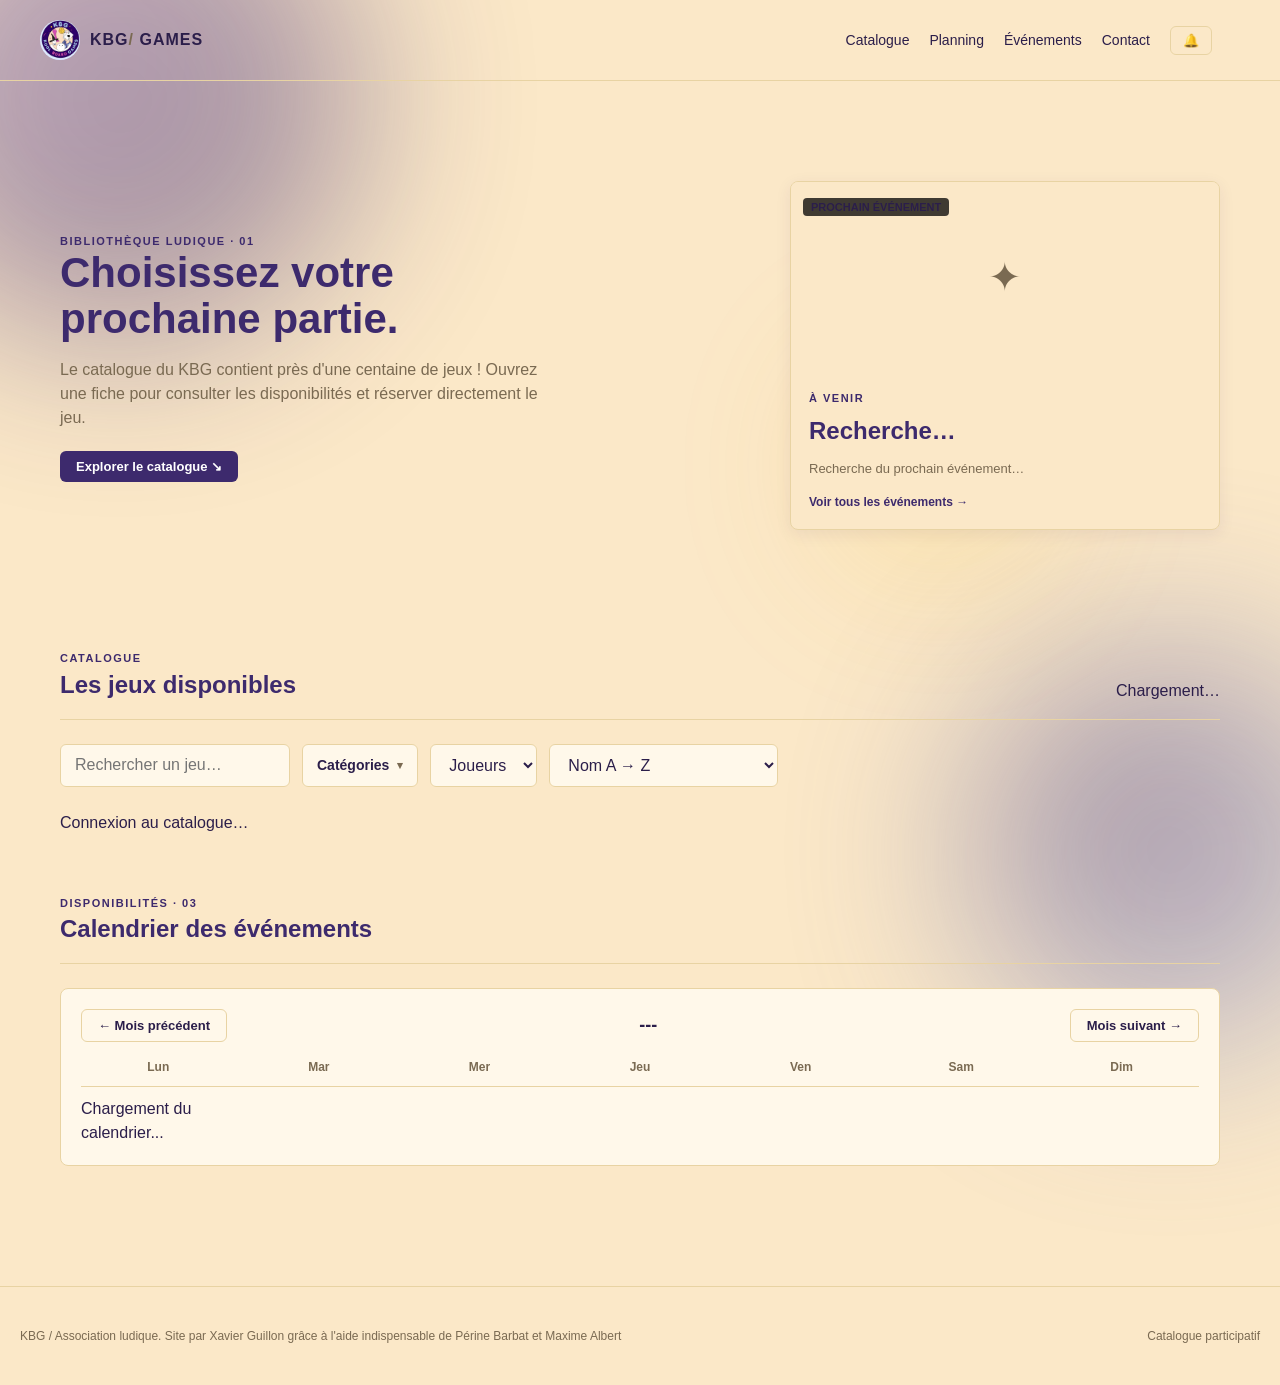
==== commit ca217cd1: "Add files via upload" ====
--- a/index.html
+++ b/index.html
@@ -700,17 +700,12 @@
           </label>
 
 
-          <div id="starRating" style="display:flex;gap:2px;font-size:28px;line-height:1;flex-wrap:wrap;">
-<button type="button" class="star-button" data-rating="0.5" aria-label="0.5 sur 5" title="0.5/5">★</button>
-<button type="button" class="star-button" data-rating="1" aria-label="1 sur 5" title="1/5">★</button>
-<button type="button" class="star-button" data-rating="1.5" aria-label="1.5 sur 5" title="1.5/5">★</button>
-<button type="button" class="star-button" data-rating="2" aria-label="2 sur 5" title="2/5">★</button>
-<button type="button" class="star-button" data-rating="2.5" aria-label="2.5 sur 5" title="2.5/5">★</button>
-<button type="button" class="star-button" data-rating="3" aria-label="3 sur 5" title="3/5">★</button>
-<button type="button" class="star-button" data-rating="3.5" aria-label="3.5 sur 5" title="3.5/5">★</button>
-<button type="button" class="star-button" data-rating="4" aria-label="4 sur 5" title="4/5">★</button>
-<button type="button" class="star-button" data-rating="4.5" aria-label="4.5 sur 5" title="4.5/5">★</button>
-<button type="button" class="star-button" data-rating="5" aria-label="5 sur 5" title="5/5">★</button>
+          <div id="starRating" role="group" aria-label="Note sur 5 étoiles" style="display:flex;gap:2px;font-size:28px;line-height:1;flex-wrap:wrap;">
+<button type="button" class="star-button" data-rating="1" aria-label="1 étoile" title="1/5">★</button>
+<button type="button" class="star-button" data-rating="2" aria-label="2 étoiles" title="2/5">★</button>
+<button type="button" class="star-button" data-rating="3" aria-label="3 étoiles" title="3/5">★</button>
+<button type="button" class="star-button" data-rating="4" aria-label="4 étoiles" title="4/5">★</button>
+<button type="button" class="star-button" data-rating="5" aria-label="5 étoiles" title="5/5">★</button>
 </div>
 
 
@@ -729,7 +724,7 @@
               margin-top:6px;
             "
           >
-            Sélectionnez une note de 0,5 à 5 étoiles, par demi-étoile.
+            Cliquez sur la moitié gauche ou droite d’une étoile pour choisir une demi-étoile ou une étoile entière.
           </p>
 
         </div>
--- a/styles.css
+++ b/styles.css
@@ -512,6 +512,25 @@
   color: var(--accent);
 }
 
+#starRating .star-button.half-active {
+  background: linear-gradient(90deg, var(--accent) 50%, var(--line) 50%);
+  color: transparent;
+  -webkit-background-clip: text;
+  background-clip: text;
+}
+
+#starRating .star-button {
+  position: relative;
+  min-width: 30px;
+  touch-action: manipulation;
+}
+
+#starRating .star-button:focus-visible {
+  outline: 2px solid var(--accent);
+  outline-offset: 2px;
+  border-radius: 3px;
+}
+
 /* =========================================================
    PAGE CONTACT — TROMBINOSCOPE
 ========================================================= */
